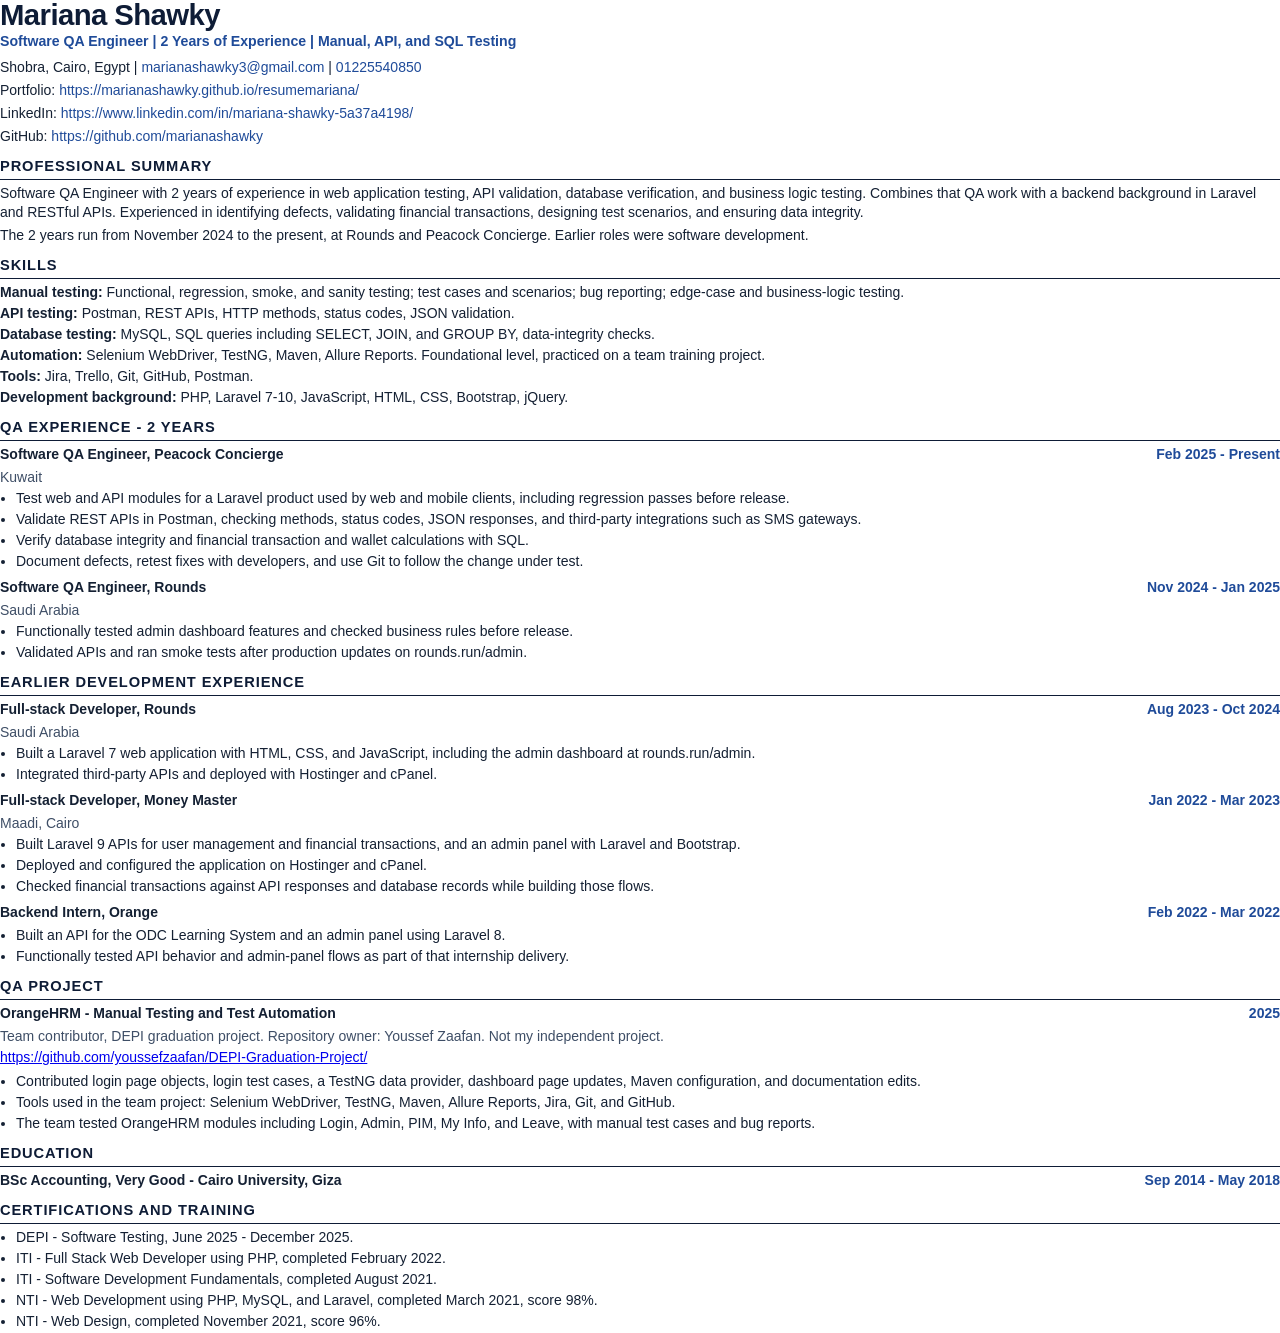
==== cv/Mariana-Shawky-CV.html @ b553cd6b "Reposition the portfolio and CV around two years of QA experience. Co-authored-by: Cursor <cursorage" ====
<!DOCTYPE html>
<html lang="en">
<head>
  <meta charset="UTF-8" />
  <title>Mariana Shawky — Software QA Engineer CV</title>
  <style>
    @page { size: A4; margin: 11mm 13mm 12mm; }
    * { box-sizing: border-box; }
    html, body { margin: 0; padding: 0; }
    body {
      font-family: "Segoe UI", Calibri, Arial, sans-serif;
      color: #142033;
      font-size: 10.5pt;
      line-height: 1.36;
    }
    h1 { font-size: 22pt; line-height: 1; margin: 0 0 3px; color: #0e1c36; letter-spacing: -0.02em; }
    .headline { margin: 0 0 6px; color: #1f4b99; font-weight: 700; font-size: 10.6pt; }
    .contact { margin: 0 0 4px; }
    .contact a, .body a { color: #1f4b99; text-decoration: none; }
    h2 {
      font-size: 11pt;
      letter-spacing: 0.06em;
      text-transform: uppercase;
      color: #0e1c36;
      margin: 11px 0 4px;
      padding-bottom: 2px;
      border-bottom: 1.5px solid #0e1c36;
    }
    p { margin: 0 0 4px; }
    ul { margin: 2px 0 0; padding-left: 16px; }
    li { margin: 0 0 2px; }
    .role { display: flex; justify-content: space-between; gap: 12px; font-weight: 700; }
    .role span { font-weight: 600; color: #1f4b99; white-space: nowrap; }
    .meta { margin: 0 0 2px; color: #3e4e66; }
    article { margin: 0 0 7px; break-inside: avoid; }
    .skills p { margin: 0 0 2px; }
  </style>
</head>
<body>
  <header>
    <h1>Mariana Shawky</h1>
    <p class="headline">Software QA Engineer | 2 Years of Experience | Manual, API, and SQL Testing</p>
    <p class="contact">Shobra, Cairo, Egypt | <a href="mailto:marianashawky3@gmail.com">marianashawky3@gmail.com</a> | <a href="tel:+201225540850">01225540850</a></p>
    <p class="contact">Portfolio: <a href="https://marianashawky.github.io/resumemariana/">https://marianashawky.github.io/resumemariana/</a></p>
    <p class="contact">LinkedIn: <a href="https://www.linkedin.com/in/mariana-shawky-5a37a4198/">https://www.linkedin.com/in/mariana-shawky-5a37a4198/</a></p>
    <p class="contact">GitHub: <a href="https://github.com/marianashawky">https://github.com/marianashawky</a></p>
  </header>

  <h2>Professional Summary</h2>
  <p>Software QA Engineer with 2 years of experience in web application testing, API validation, database verification, and business logic testing. Combines that QA work with a backend background in Laravel and RESTful APIs. Experienced in identifying defects, validating financial transactions, designing test scenarios, and ensuring data integrity.</p>
  <p>The 2 years run from November 2024 to the present, at Rounds and Peacock Concierge. Earlier roles were software development.</p>

  <h2>Skills</h2>
  <div class="skills">
    <p><strong>Manual testing:</strong> Functional, regression, smoke, and sanity testing; test cases and scenarios; bug reporting; edge-case and business-logic testing.</p>
    <p><strong>API testing:</strong> Postman, REST APIs, HTTP methods, status codes, JSON validation.</p>
    <p><strong>Database testing:</strong> MySQL, SQL queries including SELECT, JOIN, and GROUP BY, data-integrity checks.</p>
    <p><strong>Automation:</strong> Selenium WebDriver, TestNG, Maven, Allure Reports. Foundational level, practiced on a team training project.</p>
    <p><strong>Tools:</strong> Jira, Trello, Git, GitHub, Postman.</p>
    <p><strong>Development background:</strong> PHP, Laravel 7-10, JavaScript, HTML, CSS, Bootstrap, jQuery.</p>
  </div>

  <h2>QA Experience - 2 Years</h2>

  <article>
    <p class="role">Software QA Engineer, Peacock Concierge <span>Feb 2025 - Present</span></p>
    <p class="meta">Kuwait</p>
    <ul>
      <li>Test web and API modules for a Laravel product used by web and mobile clients, including regression passes before release.</li>
      <li>Validate REST APIs in Postman, checking methods, status codes, JSON responses, and third-party integrations such as SMS gateways.</li>
      <li>Verify database integrity and financial transaction and wallet calculations with SQL.</li>
      <li>Document defects, retest fixes with developers, and use Git to follow the change under test.</li>
    </ul>
  </article>

  <article>
    <p class="role">Software QA Engineer, Rounds <span>Nov 2024 - Jan 2025</span></p>
    <p class="meta">Saudi Arabia</p>
    <ul>
      <li>Functionally tested admin dashboard features and checked business rules before release.</li>
      <li>Validated APIs and ran smoke tests after production updates on rounds.run/admin.</li>
    </ul>
  </article>

  <h2>Earlier Development Experience</h2>

  <article>
    <p class="role">Full-stack Developer, Rounds <span>Aug 2023 - Oct 2024</span></p>
    <p class="meta">Saudi Arabia</p>
    <ul>
      <li>Built a Laravel 7 web application with HTML, CSS, and JavaScript, including the admin dashboard at rounds.run/admin.</li>
      <li>Integrated third-party APIs and deployed with Hostinger and cPanel.</li>
    </ul>
  </article>

  <article>
    <p class="role">Full-stack Developer, Money Master <span>Jan 2022 - Mar 2023</span></p>
    <p class="meta">Maadi, Cairo</p>
    <ul>
      <li>Built Laravel 9 APIs for user management and financial transactions, and an admin panel with Laravel and Bootstrap.</li>
      <li>Deployed and configured the application on Hostinger and cPanel.</li>
      <li>Checked financial transactions against API responses and database records while building those flows.</li>
    </ul>
  </article>

  <article>
    <p class="role">Backend Intern, Orange <span>Feb 2022 - Mar 2022</span></p>
    <ul>
      <li>Built an API for the ODC Learning System and an admin panel using Laravel 8.</li>
      <li>Functionally tested API behavior and admin-panel flows as part of that internship delivery.</li>
    </ul>
  </article>

  <h2>QA Project</h2>
  <article>
    <p class="role">OrangeHRM - Manual Testing and Test Automation <span>2025</span></p>
    <p class="meta">Team contributor, DEPI graduation project. Repository owner: Youssef Zaafan. Not my independent project.</p>
    <p><a href="https://github.com/youssefzaafan/DEPI-Graduation-Project/">https://github.com/youssefzaafan/DEPI-Graduation-Project/</a></p>
    <ul>
      <li>Contributed login page objects, login test cases, a TestNG data provider, dashboard page updates, Maven configuration, and documentation edits.</li>
      <li>Tools used in the team project: Selenium WebDriver, TestNG, Maven, Allure Reports, Jira, Git, and GitHub.</li>
      <li>The team tested OrangeHRM modules including Login, Admin, PIM, My Info, and Leave, with manual test cases and bug reports.</li>
    </ul>
  </article>

  <h2>Education</h2>
  <p class="role">BSc Accounting, Very Good - Cairo University, Giza <span>Sep 2014 - May 2018</span></p>

  <h2>Certifications and Training</h2>
  <ul>
    <li>DEPI - Software Testing, June 2025 - December 2025.</li>
    <li>ITI - Full Stack Web Developer using PHP, completed February 2022.</li>
    <li>ITI - Software Development Fundamentals, completed August 2021.</li>
    <li>NTI - Web Development using PHP, MySQL, and Laravel, completed March 2021, score 98%.</li>
    <li>NTI - Web Design, completed November 2021, score 96%.</li>
  </ul>
</body>
</html>
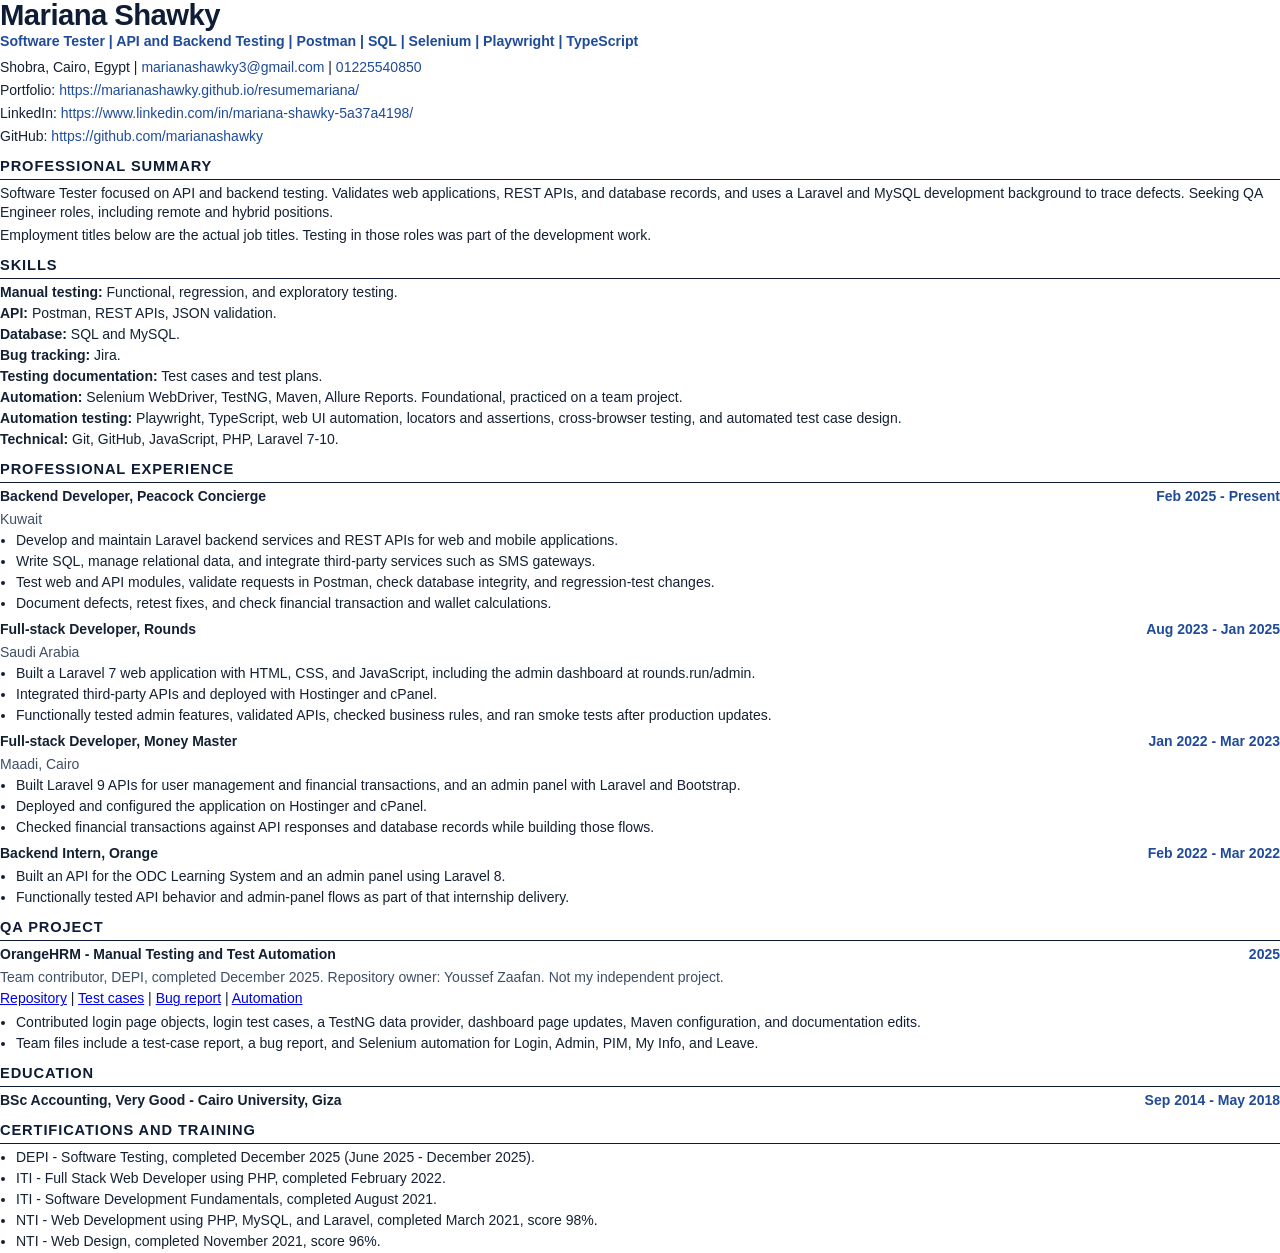
==== commit c27362f8: "Align the portfolio and CV with real job titles and add Playwright and TypeScript. Co-authored-by: C" ====
--- a/cv/Mariana-Shawky-CV.html
+++ b/cv/Mariana-Shawky-CV.html
@@ -39,7 +39,7 @@
 <body>
   <header>
     <h1>Mariana Shawky</h1>
-    <p class="headline">Software QA Engineer | 2 Years of Experience | Manual, API, and SQL Testing</p>
+    <p class="headline">Software Tester | API and Backend Testing | Postman | SQL | Selenium | Playwright | TypeScript</p>
     <p class="contact">Shobra, Cairo, Egypt | <a href="mailto:marianashawky3@gmail.com">marianashawky3@gmail.com</a> | <a href="tel:+201225540850">01225540850</a></p>
     <p class="contact">Portfolio: <a href="https://marianashawky.github.io/resumemariana/">https://marianashawky.github.io/resumemariana/</a></p>
     <p class="contact">LinkedIn: <a href="https://www.linkedin.com/in/mariana-shawky-5a37a4198/">https://www.linkedin.com/in/mariana-shawky-5a37a4198/</a></p>
@@ -47,49 +47,41 @@
   </header>
 
   <h2>Professional Summary</h2>
-  <p>Software QA Engineer with 2 years of experience in web application testing, API validation, database verification, and business logic testing. Combines that QA work with a backend background in Laravel and RESTful APIs. Experienced in identifying defects, validating financial transactions, designing test scenarios, and ensuring data integrity.</p>
-  <p>The 2 years run from November 2024 to the present, at Rounds and Peacock Concierge. Earlier roles were software development.</p>
+  <p>Software Tester focused on API and backend testing. Validates web applications, REST APIs, and database records, and uses a Laravel and MySQL development background to trace defects. Seeking QA Engineer roles, including remote and hybrid positions.</p>
+  <p>Employment titles below are the actual job titles. Testing in those roles was part of the development work.</p>
 
   <h2>Skills</h2>
   <div class="skills">
-    <p><strong>Manual testing:</strong> Functional, regression, smoke, and sanity testing; test cases and scenarios; bug reporting; edge-case and business-logic testing.</p>
-    <p><strong>API testing:</strong> Postman, REST APIs, HTTP methods, status codes, JSON validation.</p>
-    <p><strong>Database testing:</strong> MySQL, SQL queries including SELECT, JOIN, and GROUP BY, data-integrity checks.</p>
-    <p><strong>Automation:</strong> Selenium WebDriver, TestNG, Maven, Allure Reports. Foundational level, practiced on a team training project.</p>
-    <p><strong>Tools:</strong> Jira, Trello, Git, GitHub, Postman.</p>
-    <p><strong>Development background:</strong> PHP, Laravel 7-10, JavaScript, HTML, CSS, Bootstrap, jQuery.</p>
+    <p><strong>Manual testing:</strong> Functional, regression, and exploratory testing.</p>
+    <p><strong>API:</strong> Postman, REST APIs, JSON validation.</p>
+    <p><strong>Database:</strong> SQL and MySQL.</p>
+    <p><strong>Bug tracking:</strong> Jira.</p>
+    <p><strong>Testing documentation:</strong> Test cases and test plans.</p>
+    <p><strong>Automation:</strong> Selenium WebDriver, TestNG, Maven, Allure Reports. Foundational, practiced on a team project.</p>
+    <p><strong>Automation testing:</strong> Playwright, TypeScript, web UI automation, locators and assertions, cross-browser testing, and automated test case design.</p>
+    <p><strong>Technical:</strong> Git, GitHub, JavaScript, PHP, Laravel 7-10.</p>
   </div>
 
-  <h2>QA Experience - 2 Years</h2>
+  <h2>Professional Experience</h2>
 
   <article>
-    <p class="role">Software QA Engineer, Peacock Concierge <span>Feb 2025 - Present</span></p>
+    <p class="role">Backend Developer, Peacock Concierge <span>Feb 2025 - Present</span></p>
     <p class="meta">Kuwait</p>
     <ul>
-      <li>Test web and API modules for a Laravel product used by web and mobile clients, including regression passes before release.</li>
-      <li>Validate REST APIs in Postman, checking methods, status codes, JSON responses, and third-party integrations such as SMS gateways.</li>
-      <li>Verify database integrity and financial transaction and wallet calculations with SQL.</li>
-      <li>Document defects, retest fixes with developers, and use Git to follow the change under test.</li>
+      <li>Develop and maintain Laravel backend services and REST APIs for web and mobile applications.</li>
+      <li>Write SQL, manage relational data, and integrate third-party services such as SMS gateways.</li>
+      <li>Test web and API modules, validate requests in Postman, check database integrity, and regression-test changes.</li>
+      <li>Document defects, retest fixes, and check financial transaction and wallet calculations.</li>
     </ul>
   </article>
 
   <article>
-    <p class="role">Software QA Engineer, Rounds <span>Nov 2024 - Jan 2025</span></p>
-    <p class="meta">Saudi Arabia</p>
-    <ul>
-      <li>Functionally tested admin dashboard features and checked business rules before release.</li>
-      <li>Validated APIs and ran smoke tests after production updates on rounds.run/admin.</li>
-    </ul>
-  </article>
-
-  <h2>Earlier Development Experience</h2>
-
-  <article>
-    <p class="role">Full-stack Developer, Rounds <span>Aug 2023 - Oct 2024</span></p>
+    <p class="role">Full-stack Developer, Rounds <span>Aug 2023 - Jan 2025</span></p>
     <p class="meta">Saudi Arabia</p>
     <ul>
       <li>Built a Laravel 7 web application with HTML, CSS, and JavaScript, including the admin dashboard at rounds.run/admin.</li>
       <li>Integrated third-party APIs and deployed with Hostinger and cPanel.</li>
+      <li>Functionally tested admin features, validated APIs, checked business rules, and ran smoke tests after production updates.</li>
     </ul>
   </article>
 
@@ -114,12 +106,11 @@
   <h2>QA Project</h2>
   <article>
     <p class="role">OrangeHRM - Manual Testing and Test Automation <span>2025</span></p>
-    <p class="meta">Team contributor, DEPI graduation project. Repository owner: Youssef Zaafan. Not my independent project.</p>
-    <p><a href="https://github.com/youssefzaafan/DEPI-Graduation-Project/">https://github.com/youssefzaafan/DEPI-Graduation-Project/</a></p>
+    <p class="meta">Team contributor, DEPI, completed December 2025. Repository owner: Youssef Zaafan. Not my independent project.</p>
+    <p><a href="https://github.com/youssefzaafan/DEPI-Graduation-Project/">Repository</a> | <a href="https://github.com/youssefzaafan/DEPI-Graduation-Project/blob/main/Manual%20Testing/testcaseReport.html">Test cases</a> | <a href="https://github.com/youssefzaafan/DEPI-Graduation-Project/blob/main/Manual%20Testing/BugReport.html">Bug report</a> | <a href="https://github.com/youssefzaafan/DEPI-Graduation-Project/tree/main/Automation%20Testing">Automation</a></p>
     <ul>
       <li>Contributed login page objects, login test cases, a TestNG data provider, dashboard page updates, Maven configuration, and documentation edits.</li>
-      <li>Tools used in the team project: Selenium WebDriver, TestNG, Maven, Allure Reports, Jira, Git, and GitHub.</li>
-      <li>The team tested OrangeHRM modules including Login, Admin, PIM, My Info, and Leave, with manual test cases and bug reports.</li>
+      <li>Team files include a test-case report, a bug report, and Selenium automation for Login, Admin, PIM, My Info, and Leave.</li>
     </ul>
   </article>
 
@@ -128,7 +119,7 @@
 
   <h2>Certifications and Training</h2>
   <ul>
-    <li>DEPI - Software Testing, June 2025 - December 2025.</li>
+    <li>DEPI - Software Testing, completed December 2025 (June 2025 - December 2025).</li>
     <li>ITI - Full Stack Web Developer using PHP, completed February 2022.</li>
     <li>ITI - Software Development Fundamentals, completed August 2021.</li>
     <li>NTI - Web Development using PHP, MySQL, and Laravel, completed March 2021, score 98%.</li>
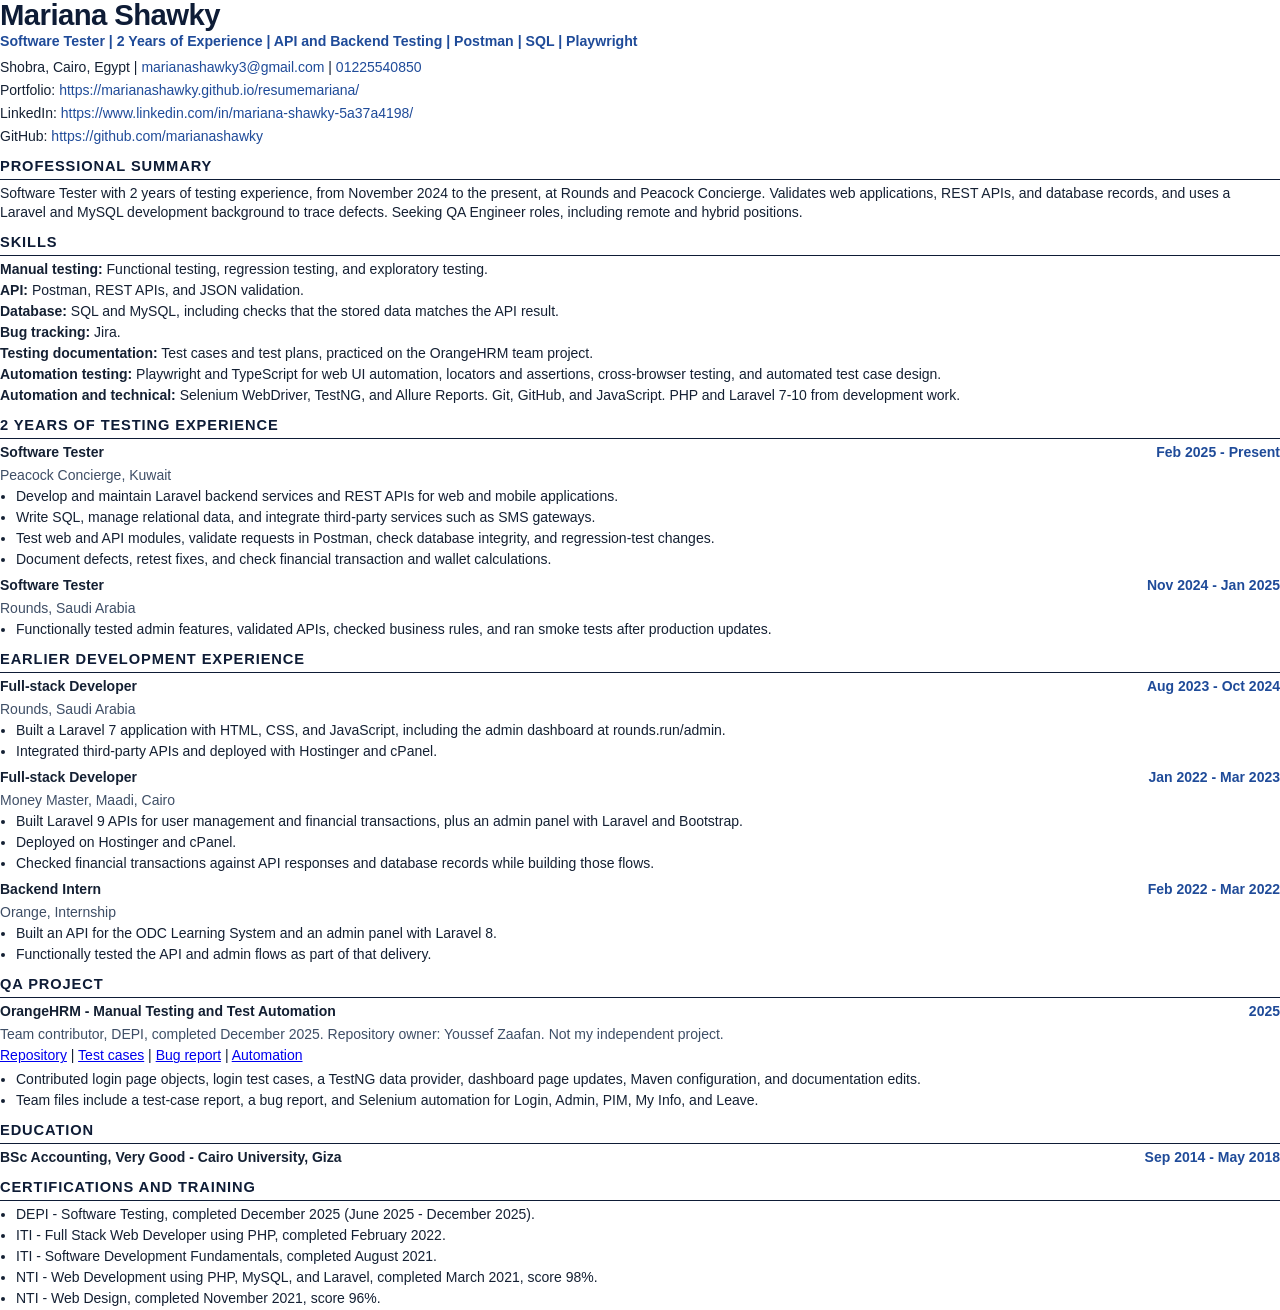
==== commit b9e26146: "Show two years as Software Tester on the portfolio and CV. Co-authored-by: Cursor <cursoragent@curso" ====
--- a/cv/Mariana-Shawky-CV.html
+++ b/cv/Mariana-Shawky-CV.html
@@ -2,7 +2,7 @@
 <html lang="en">
 <head>
   <meta charset="UTF-8" />
-  <title>Mariana Shawky — Software QA Engineer CV</title>
+  <title>Mariana Shawky - Software Tester CV</title>
   <style>
     @page { size: A4; margin: 11mm 13mm 12mm; }
     * { box-sizing: border-box; }
@@ -39,7 +39,7 @@
 <body>
   <header>
     <h1>Mariana Shawky</h1>
-    <p class="headline">Software Tester | API and Backend Testing | Postman | SQL | Selenium | Playwright | TypeScript</p>
+    <p class="headline">Software Tester | 2 Years of Experience | API and Backend Testing | Postman | SQL | Playwright</p>
     <p class="contact">Shobra, Cairo, Egypt | <a href="mailto:marianashawky3@gmail.com">marianashawky3@gmail.com</a> | <a href="tel:+201225540850">01225540850</a></p>
     <p class="contact">Portfolio: <a href="https://marianashawky.github.io/resumemariana/">https://marianashawky.github.io/resumemariana/</a></p>
     <p class="contact">LinkedIn: <a href="https://www.linkedin.com/in/mariana-shawky-5a37a4198/">https://www.linkedin.com/in/mariana-shawky-5a37a4198/</a></p>
@@ -47,26 +47,24 @@
   </header>
 
   <h2>Professional Summary</h2>
-  <p>Software Tester focused on API and backend testing. Validates web applications, REST APIs, and database records, and uses a Laravel and MySQL development background to trace defects. Seeking QA Engineer roles, including remote and hybrid positions.</p>
-  <p>Employment titles below are the actual job titles. Testing in those roles was part of the development work.</p>
+  <p>Software Tester with 2 years of testing experience, from November 2024 to the present, at Rounds and Peacock Concierge. Validates web applications, REST APIs, and database records, and uses a Laravel and MySQL development background to trace defects. Seeking QA Engineer roles, including remote and hybrid positions.</p>
 
   <h2>Skills</h2>
   <div class="skills">
-    <p><strong>Manual testing:</strong> Functional, regression, and exploratory testing.</p>
-    <p><strong>API:</strong> Postman, REST APIs, JSON validation.</p>
-    <p><strong>Database:</strong> SQL and MySQL.</p>
+    <p><strong>Manual testing:</strong> Functional testing, regression testing, and exploratory testing.</p>
+    <p><strong>API:</strong> Postman, REST APIs, and JSON validation.</p>
+    <p><strong>Database:</strong> SQL and MySQL, including checks that the stored data matches the API result.</p>
     <p><strong>Bug tracking:</strong> Jira.</p>
-    <p><strong>Testing documentation:</strong> Test cases and test plans.</p>
-    <p><strong>Automation:</strong> Selenium WebDriver, TestNG, Maven, Allure Reports. Foundational, practiced on a team project.</p>
-    <p><strong>Automation testing:</strong> Playwright, TypeScript, web UI automation, locators and assertions, cross-browser testing, and automated test case design.</p>
-    <p><strong>Technical:</strong> Git, GitHub, JavaScript, PHP, Laravel 7-10.</p>
+    <p><strong>Testing documentation:</strong> Test cases and test plans, practiced on the OrangeHRM team project.</p>
+    <p><strong>Automation testing:</strong> Playwright and TypeScript for web UI automation, locators and assertions, cross-browser testing, and automated test case design.</p>
+    <p><strong>Automation and technical:</strong> Selenium WebDriver, TestNG, and Allure Reports. Git, GitHub, and JavaScript. PHP and Laravel 7-10 from development work.</p>
   </div>
 
-  <h2>Professional Experience</h2>
+  <h2>2 Years of Testing Experience</h2>
 
   <article>
-    <p class="role">Backend Developer, Peacock Concierge <span>Feb 2025 - Present</span></p>
-    <p class="meta">Kuwait</p>
+    <p class="role">Software Tester <span>Feb 2025 - Present</span></p>
+    <p class="meta">Peacock Concierge, Kuwait</p>
     <ul>
       <li>Develop and maintain Laravel backend services and REST APIs for web and mobile applications.</li>
       <li>Write SQL, manage relational data, and integrate third-party services such as SMS gateways.</li>
@@ -76,30 +74,40 @@
   </article>
 
   <article>
-    <p class="role">Full-stack Developer, Rounds <span>Aug 2023 - Jan 2025</span></p>
-    <p class="meta">Saudi Arabia</p>
+    <p class="role">Software Tester <span>Nov 2024 - Jan 2025</span></p>
+    <p class="meta">Rounds, Saudi Arabia</p>
     <ul>
-      <li>Built a Laravel 7 web application with HTML, CSS, and JavaScript, including the admin dashboard at rounds.run/admin.</li>
-      <li>Integrated third-party APIs and deployed with Hostinger and cPanel.</li>
       <li>Functionally tested admin features, validated APIs, checked business rules, and ran smoke tests after production updates.</li>
     </ul>
   </article>
 
+  <h2>Earlier Development Experience</h2>
+
   <article>
-    <p class="role">Full-stack Developer, Money Master <span>Jan 2022 - Mar 2023</span></p>
-    <p class="meta">Maadi, Cairo</p>
+    <p class="role">Full-stack Developer <span>Aug 2023 - Oct 2024</span></p>
+    <p class="meta">Rounds, Saudi Arabia</p>
     <ul>
-      <li>Built Laravel 9 APIs for user management and financial transactions, and an admin panel with Laravel and Bootstrap.</li>
-      <li>Deployed and configured the application on Hostinger and cPanel.</li>
+      <li>Built a Laravel 7 application with HTML, CSS, and JavaScript, including the admin dashboard at rounds.run/admin.</li>
+      <li>Integrated third-party APIs and deployed with Hostinger and cPanel.</li>
+    </ul>
+  </article>
+
+  <article>
+    <p class="role">Full-stack Developer <span>Jan 2022 - Mar 2023</span></p>
+    <p class="meta">Money Master, Maadi, Cairo</p>
+    <ul>
+      <li>Built Laravel 9 APIs for user management and financial transactions, plus an admin panel with Laravel and Bootstrap.</li>
+      <li>Deployed on Hostinger and cPanel.</li>
       <li>Checked financial transactions against API responses and database records while building those flows.</li>
     </ul>
   </article>
 
   <article>
-    <p class="role">Backend Intern, Orange <span>Feb 2022 - Mar 2022</span></p>
+    <p class="role">Backend Intern <span>Feb 2022 - Mar 2022</span></p>
+    <p class="meta">Orange, Internship</p>
     <ul>
-      <li>Built an API for the ODC Learning System and an admin panel using Laravel 8.</li>
-      <li>Functionally tested API behavior and admin-panel flows as part of that internship delivery.</li>
+      <li>Built an API for the ODC Learning System and an admin panel with Laravel 8.</li>
+      <li>Functionally tested the API and admin flows as part of that delivery.</li>
     </ul>
   </article>
 
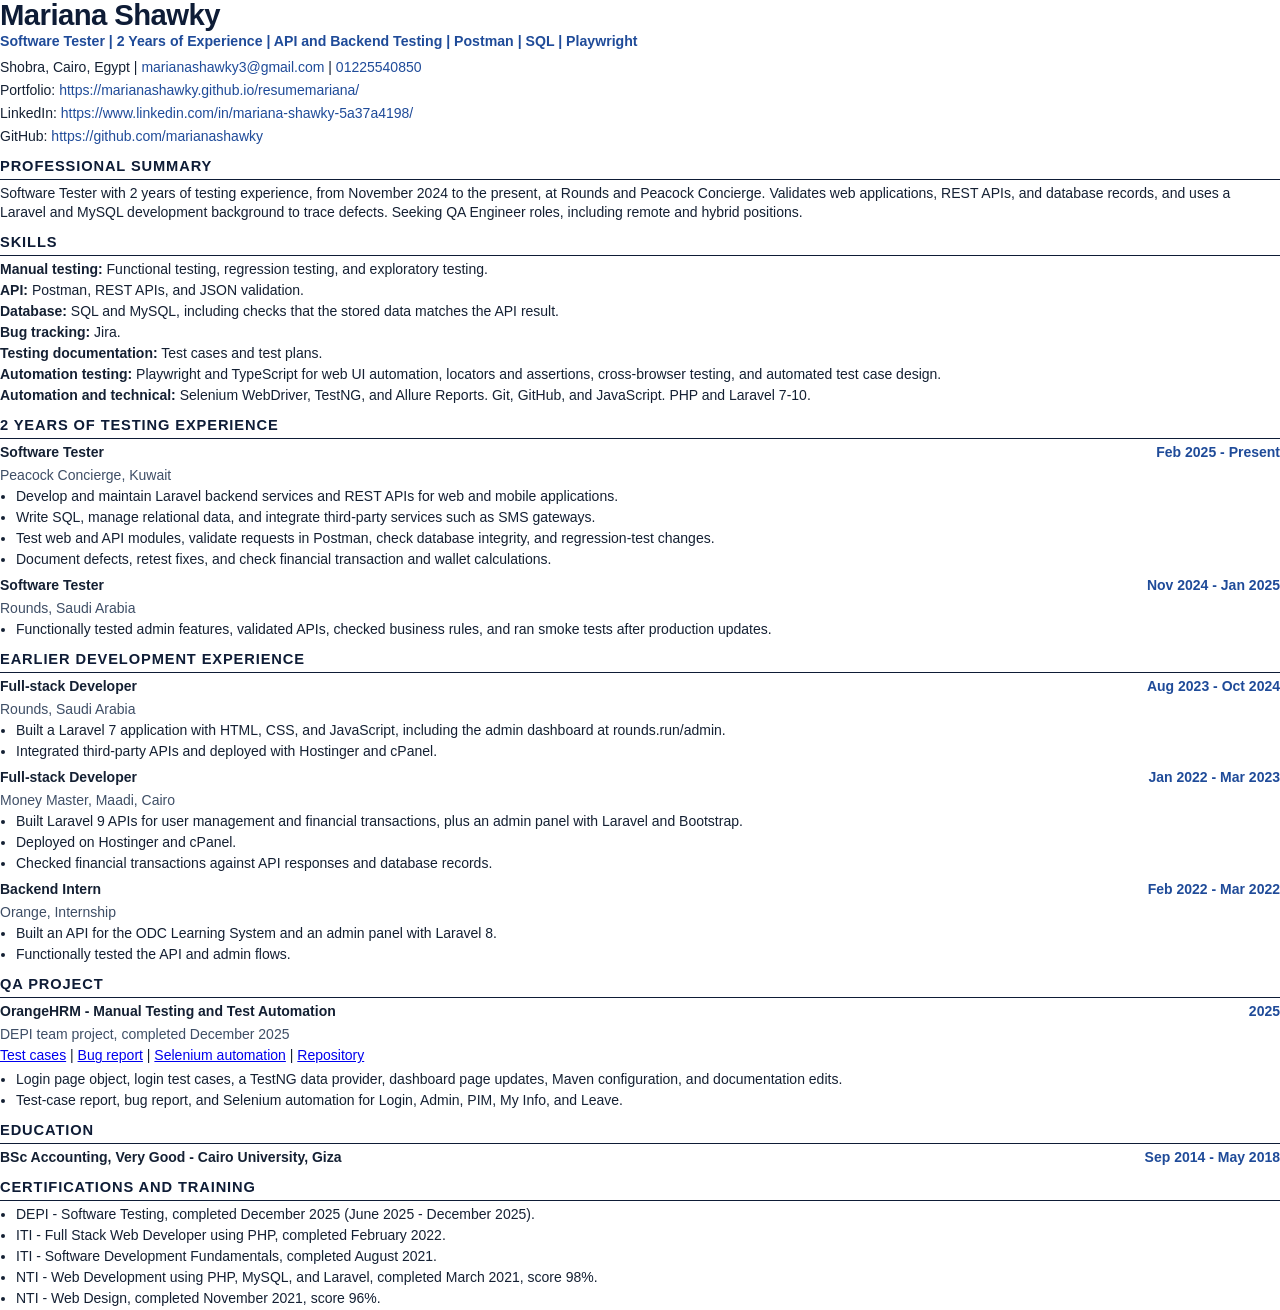
==== commit baa60ecc: "Make test-case and bug-report links easy to open and cut repeated disclaimers. Co-authored-by: Curso" ====
--- a/cv/Mariana-Shawky-CV.html
+++ b/cv/Mariana-Shawky-CV.html
@@ -55,9 +55,9 @@
     <p><strong>API:</strong> Postman, REST APIs, and JSON validation.</p>
     <p><strong>Database:</strong> SQL and MySQL, including checks that the stored data matches the API result.</p>
     <p><strong>Bug tracking:</strong> Jira.</p>
-    <p><strong>Testing documentation:</strong> Test cases and test plans, practiced on the OrangeHRM team project.</p>
+    <p><strong>Testing documentation:</strong> Test cases and test plans.</p>
     <p><strong>Automation testing:</strong> Playwright and TypeScript for web UI automation, locators and assertions, cross-browser testing, and automated test case design.</p>
-    <p><strong>Automation and technical:</strong> Selenium WebDriver, TestNG, and Allure Reports. Git, GitHub, and JavaScript. PHP and Laravel 7-10 from development work.</p>
+    <p><strong>Automation and technical:</strong> Selenium WebDriver, TestNG, and Allure Reports. Git, GitHub, and JavaScript. PHP and Laravel 7-10.</p>
   </div>
 
   <h2>2 Years of Testing Experience</h2>
@@ -98,7 +98,7 @@
     <ul>
       <li>Built Laravel 9 APIs for user management and financial transactions, plus an admin panel with Laravel and Bootstrap.</li>
       <li>Deployed on Hostinger and cPanel.</li>
-      <li>Checked financial transactions against API responses and database records while building those flows.</li>
+      <li>Checked financial transactions against API responses and database records.</li>
     </ul>
   </article>
 
@@ -107,18 +107,18 @@
     <p class="meta">Orange, Internship</p>
     <ul>
       <li>Built an API for the ODC Learning System and an admin panel with Laravel 8.</li>
-      <li>Functionally tested the API and admin flows as part of that delivery.</li>
+      <li>Functionally tested the API and admin flows.</li>
     </ul>
   </article>
 
   <h2>QA Project</h2>
   <article>
     <p class="role">OrangeHRM - Manual Testing and Test Automation <span>2025</span></p>
-    <p class="meta">Team contributor, DEPI, completed December 2025. Repository owner: Youssef Zaafan. Not my independent project.</p>
-    <p><a href="https://github.com/youssefzaafan/DEPI-Graduation-Project/">Repository</a> | <a href="https://github.com/youssefzaafan/DEPI-Graduation-Project/blob/main/Manual%20Testing/testcaseReport.html">Test cases</a> | <a href="https://github.com/youssefzaafan/DEPI-Graduation-Project/blob/main/Manual%20Testing/BugReport.html">Bug report</a> | <a href="https://github.com/youssefzaafan/DEPI-Graduation-Project/tree/main/Automation%20Testing">Automation</a></p>
+    <p class="meta">DEPI team project, completed December 2025</p>
+    <p><a href="https://github.com/youssefzaafan/DEPI-Graduation-Project/blob/main/Manual%20Testing/testcaseReport.html">Test cases</a> | <a href="https://github.com/youssefzaafan/DEPI-Graduation-Project/blob/main/Manual%20Testing/BugReport.html">Bug report</a> | <a href="https://github.com/youssefzaafan/DEPI-Graduation-Project/tree/main/Automation%20Testing">Selenium automation</a> | <a href="https://github.com/youssefzaafan/DEPI-Graduation-Project/">Repository</a></p>
     <ul>
-      <li>Contributed login page objects, login test cases, a TestNG data provider, dashboard page updates, Maven configuration, and documentation edits.</li>
-      <li>Team files include a test-case report, a bug report, and Selenium automation for Login, Admin, PIM, My Info, and Leave.</li>
+      <li>Login page object, login test cases, a TestNG data provider, dashboard page updates, Maven configuration, and documentation edits.</li>
+      <li>Test-case report, bug report, and Selenium automation for Login, Admin, PIM, My Info, and Leave.</li>
     </ul>
   </article>
 
